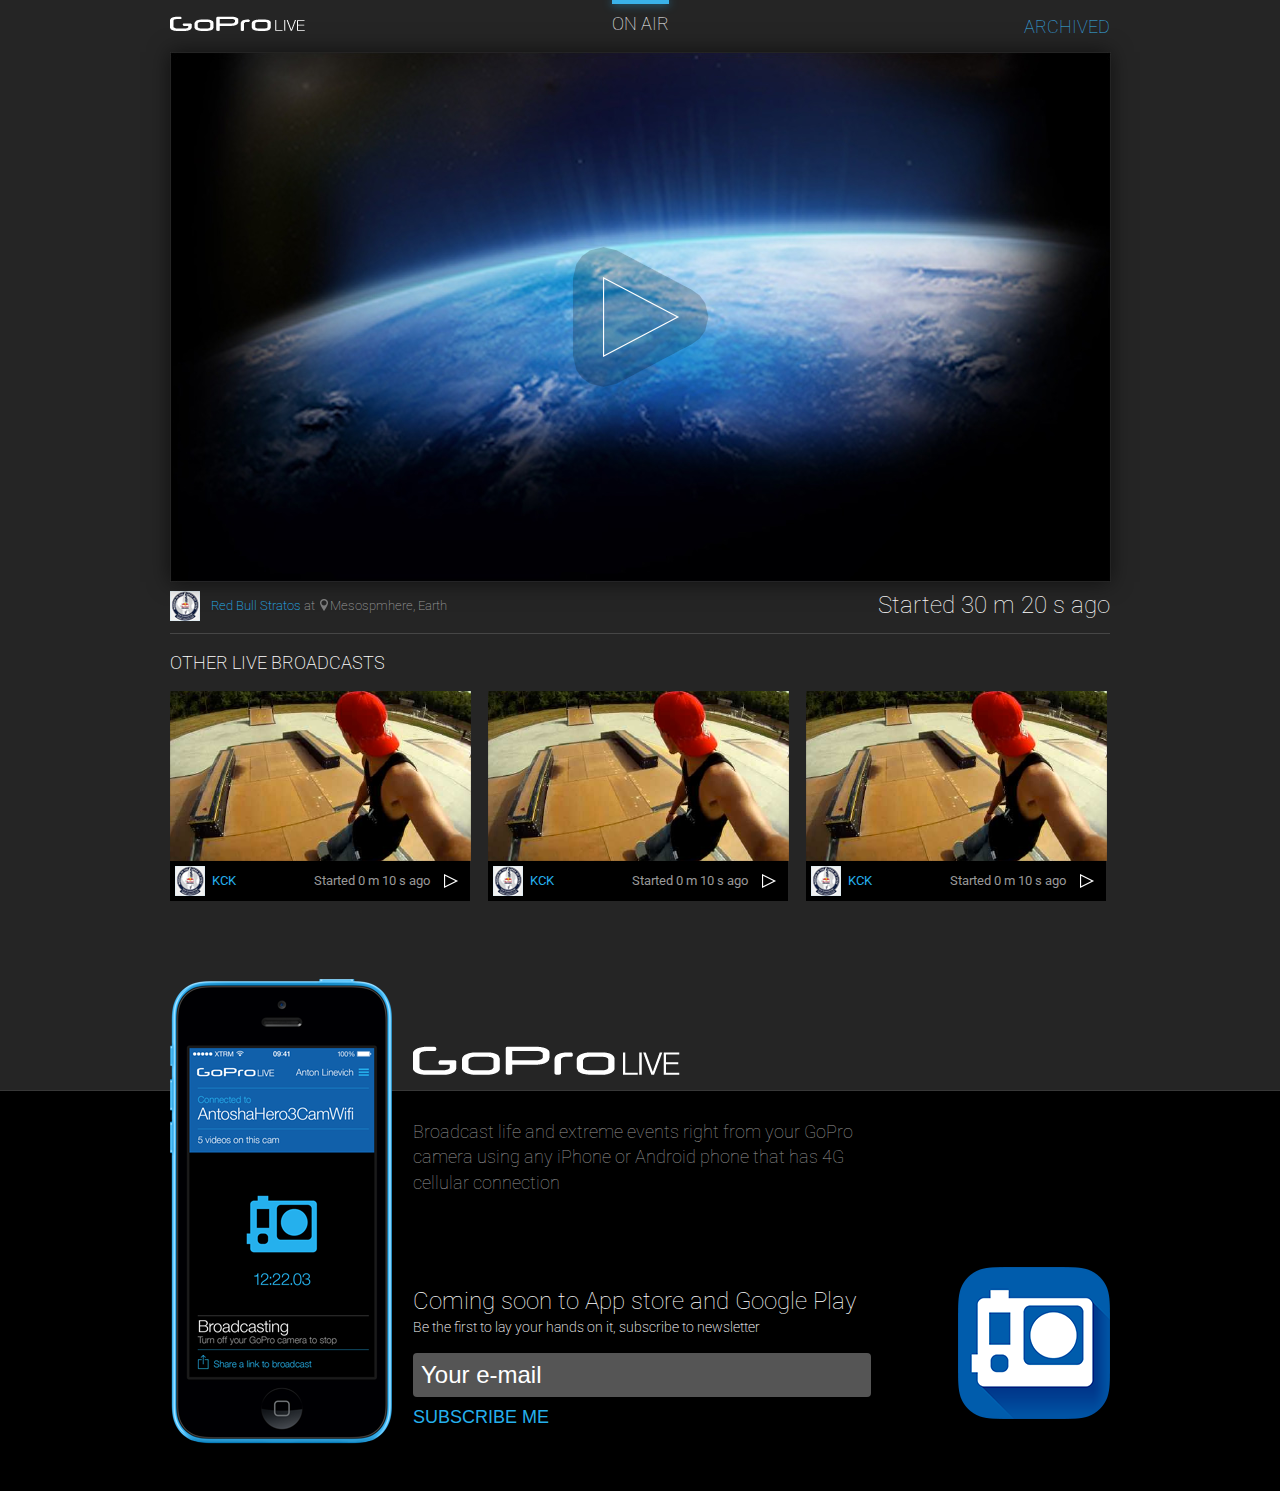
==== index.html @ 4ea6d008 "mainpage" ====
<!doctype html>
<!--[if lte IE 8]><html class="lteie8"><![endif]-->
<!--[if gt IE 8]><!--><html><!--<![endif]-->
<head>
	<meta charset="utf-8">
	<title>Template</title>
	<meta name="viewport" content="initial-scale=1"/>
	<link rel="stylesheet" media="screen" href="css/screen.css" >
	<link href='http://fonts.googleapis.com/css?family=Roboto:400,100,300&subset=latin,cyrillic-ext' rel='stylesheet' type='text/css'>
	<script src="js/app.js"></script>
</head>
<body>

<!-- BEGIN out -->
<div class="out">
	<header class="header">
		<a href="#" class="header__logo">GoProLive</a>
		<div class="header__onair">ON AIR </div>
		<a href="#" class="header__archived">ARCHIVED</a>
	</header>


	<!-- BEGIN mainvideo -->
	<section class="mainvideo">
		<div class="mainvideo__video">
			<img src="img/mainvideo.jpg" alt="">
			<div class="mainvideo__play"></div>
		</div>
		<div class="mainvideo__bottom">
			<div class="mainvideo__meta">
				<img src="img/av.png" class="mainvideo__av" alt="">
				<span><a href='#'>Red Bull Stratos</a>  at   <strong class="mainvideo__location">Mesospmhere, Earth </strong></span>
			</div>
			<div class="mainvideo__started">Started 30 m 20 s ago</div>
		</div>
	</section>
	<!-- end mainvideo -->

	<!-- BEGIN se -->
	<section class="videos">
		<h2 class="h2">Other live broadcasts</h2>
		<!-- BEGIN video -->
		<div class="video video_first">
			<img src="img/video1.png" alt="" class="video__img">
			<div class="video__meta">
				<a href="#" class="video__user">
					<img class="video__av" src="img/av.png" alt=""><span>KCK</span>
				</a>
				<div class="video__started">
					Started 0 m 10 s ago <a href="#" class="video__play"></a>
				</div>
			</div>
		</div>
		<!-- END video -->
		<!-- BEGIN video -->
		<div class="video">
			<img src="img/video1.png" alt="" class="video__img">
			<div class="video__meta">
				<a href="#" class="video__user">
					<img class="video__av" src="img/av.png" alt=""><span>KCK</span>
				</a>
				<div class="video__started">
					Started 0 m 10 s ago <a href="#" class="video__play"></a>
				</div>
			</div>
		</div>
		<!-- END video -->
		<!-- BEGIN video -->
		<div class="video">
			<img src="img/video1.png" alt="" class="video__img">
			<div class="video__meta">
				<a href="#" class="video__user">
					<img class="video__av" src="img/av.png" alt=""><span>KCK</span>
				</a>
				<div class="video__started">
					Started 0 m 10 s ago <a href="#" class="video__play"></a>
				</div>
			</div>
		</div>
		<!-- END video -->
	</section>
	<!-- END se -->
</div>
<!-- END out -->


<!-- BEGIN footer -->
<footer class="footer"><div class="footer__in">
	<h2 class="footer__head">GoProLIVE</h2>
	<div class="footer__pic"><img src="img/phone.png" alt=""></div>
	<div class="footer__content">
		<div class="footer__what">Broadcast life and extreme events right from your GoPro camera using any iPhone or Android phone that has 4G cellular connection</div>
		<div class="subscribe">
			<h3>Coming soon to App store and Google Play</h3>
			<p>Be the first to lay your hands on it, subscribe to newsletter</p>
			<input type="text" name="" class="subscribe__email" placeholder='Your e-mail' id="">
			<input type="submit" class="subscribe__submit" value="Subscribe me">
		</div>
	</div>
	<div class="footer__icon"></div>
</div></footer>
<!-- END footer -->

</body>
</html>
---- css/screen.css ----
* { margin: 0; padding: 0; }

@media only screen and (min-device-width: 320px) and (max-device-width: 480px) { * { -webkit-text-size-adjust: none; } }
button::-moz-focus-inner { padding: 0; border: 0; }

input[type="submit"]::-moz-focus-inner { padding: 0; border: 0; }

body { font-size: 13px; line-height: 1.4; font-family: "Roboto", sans-serif; }

a { color: #25b0ed; }

a img, fieldset { border: none; }

body { background: #252525; }

.out, .footer__in { width: 940px; margin: 0 auto; }

.header { height: 52px; position: relative; }
.header .header__logo { background: url('../img/icons-s6651977d69.png') 0 -597px no-repeat; width: 135px; height: 15px; position: absolute; left: 0; top: 16px; text-indent: -1983em; overflow: hidden; }
.header .header__onair { position: absolute; left: 50%; margin-left: -28px; top: 0; font-size: 18px; text-transform: uppercase; padding-top: 15px; color: white; line-height: 1; font-weight: 100; }
.header .header__onair:before { content: " "; position: absolute; top: 0; height: 4px; width: 100%; background: #3ab2e9; -webkit-box-shadow: 0 0 10px rgba(37, 176, 237, 0.75); -moz-box-shadow: 0 0 10px rgba(37, 176, 237, 0.75); box-shadow: 0 0 10px rgba(37, 176, 237, 0.75); }
.header .header__archived { position: absolute; right: 0; top: 18px; font-size: 18px; line-height: 1; font-weight: 100; text-decoration: none; color: #3ab2e9; text-transform: uppercase; }

.mainvideo { border-bottom: 1px solid #464646; margin-bottom: 16px; }
.mainvideo .mainvideo__video { position: relative; -webkit-box-shadow: 0 0 20px rgba(0, 0, 0, 0.6); -moz-box-shadow: 0 0 20px rgba(0, 0, 0, 0.6); box-shadow: 0 0 20px rgba(0, 0, 0, 0.6); }
.mainvideo .mainvideo__video img { display: block; }
.mainvideo .mainvideo__video .mainvideo__play { position: absolute; top: 50%; left: 50%; background: url('../img/icons-s6651977d69.png') 0 -408px no-repeat; width: 137px; height: 140px; cursor: pointer; margin-top: -70px; margin-left: -68.5px; -webkit-transition: all 0.2s ease-in-out; -moz-transition: all 0.2s ease-in-out; -o-transition: all 0.2s ease-in-out; transition: all 0.2s ease-in-out; }
.mainvideo .mainvideo__video .mainvideo__play:hover { left: 51%; }
.mainvideo .mainvideo__bottom { overflow: hidden; padding-top: 9px; padding-bottom: 12px; }
.mainvideo .mainvideo__meta { float: left; font-size: 13px; color: #999999; font-weight: 200; }
.mainvideo .mainvideo__meta a { text-decoration: none; }
.mainvideo .mainvideo__meta img, .mainvideo .mainvideo__meta span { vertical-align: middle; }
.mainvideo .mainvideo__meta img { margin-right: 8px; }
.mainvideo .mainvideo__meta strong { font-weight: 200; }
.mainvideo .mainvideo__started { color: white; font-size: 24px; font-weight: 100; float: right; line-height: 1; padding-top: 2px; }
.mainvideo .mainvideo__location:before { content: " "; display: inline-block; background: url('../img/icons-s6651977d69.png') 0 -622px no-repeat; width: 8px; height: 12px; margin-right: 2px; position: relative; top: 1px; margin-left: 2px; }

.h2 { font-weight: 200; font-size: 18px; color: white; text-transform: uppercase; margin-bottom: 16px; }

.videos { overflow: hidden; font-size: 0; }

.video { width: 300px; display: inline-block; margin-left: 18px; font-size: 13px; }
.video .video__img { display: block; }
.video:first-child, .video.video_first { margin-left: 0; }
.video .video__meta { background: black; padding: 5px; overflow: hidden; position: relative; }
.video .video__meta .video__user { text-decoration: none; }
.video .video__meta .video__user * { vertical-align: middle; }
.video .video__meta .video__user img { margin-right: 7px; }
.video .video__started { position: absolute; right: 0; top: 0; line-height: 40px; height: 40px; right: 12px; font-size: 13px; color: #999999; padding-right: 28px; }
.video .video__started .video__play { content: " "; background: url('../img/icons-s6651977d69.png') 0 -644px no-repeat; width: 14px; height: 14px; right: 0; position: absolute; top: 50%; margin-top: -7px; }

.footer { background: black; margin-top: 189px; border-top: 1px solid #383838; color: white; }
.footer .footer__in { padding-left: 243px; position: relative; width: 697px; min-height: 372px; padding-top: 28px; }
.footer .footer__pic { position: absolute; top: -112px; left: 0; }
.footer .footer__head { position: absolute; top: -45px; left: 243px; background: url('../img/icons-s6651977d69.png') 0 -558px no-repeat; width: 267px; height: 29px; text-indent: -1983em; overflow: hidden; }
.footer .footer__content { width: 462px; }
.footer .footer__icon { position: absolute; bottom: 72px; right: 0; background: url('../img/icons-s6651977d69.png') 0 0 no-repeat; width: 152px; height: 152px; }
.footer .footer__what { font-size: 18px; color: #999999; font-weight: 100; margin-bottom: 90px; }

.subscribe h3 { font-size: 24px; font-weight: 100; }
.subscribe p { font-size: 14px; font-weight: 200; margin-bottom: 15px; }
.subscribe .subscribe__email { background: #555555; border-radius: 4px; border: none; font-size: 24px; font-weight: 100; padding: 8px; width: 442px; }
.subscribe .subscribe__email:-moz-placeholder { color: white; }
.subscribe .subscribe__email::-webkit-input-placeholder { color: white; }
.subscribe .subscribe__email:-moz-placeholder { font-weight: 100; }
.subscribe .subscribe__email::-webkit-input-placeholder { font-weight: 100; }
.subscribe .subscribe__submit { font-size: 18px; color: #25b0ed; background: transparent; text-transform: uppercase; border: none; font-weight: 100; margin-top: 10px; }
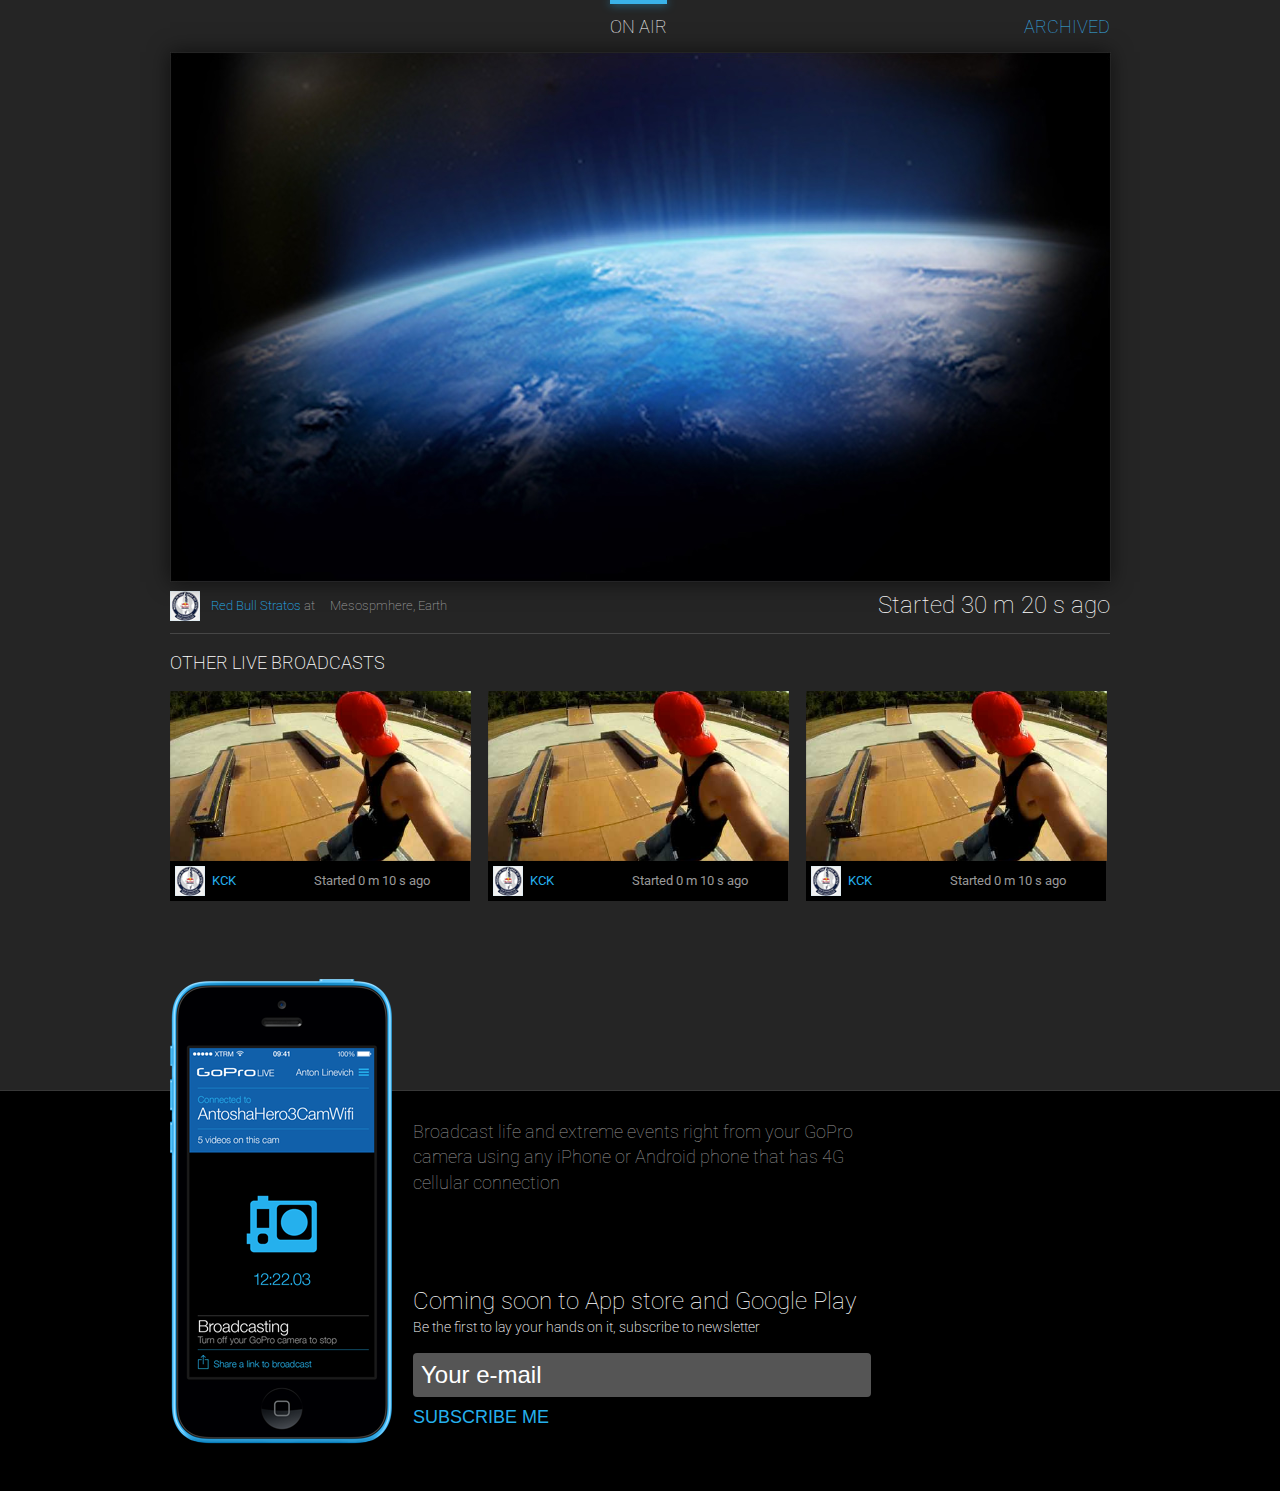
==== commit 32411608: "responsive done" ====
--- a/index.html
+++ b/index.html
@@ -13,92 +13,104 @@
 
 <!-- BEGIN out -->
 <div class="out">
-	<header class="header">
-		<a href="#" class="header__logo">GoProLive</a>
-		<div class="header__onair">ON AIR </div>
-		<a href="#" class="header__archived">ARCHIVED</a>
-	</header>
+	<div class="l-container">
+		<header class="header">
+			<a href="#" class="header__logo">GoProLive</a>
+			<ul class="nav">
+				<li class="nav__item is-active">
+					<a class="nav__link" href="#" >ON AIR</a>
+				</li>
+				<li class="nav__item">
+					<a class="nav__link" href="#">ARCHIVED</a>
+				</li>
+			</ul>
+		</header>
 
 
-	<!-- BEGIN mainvideo -->
-	<section class="mainvideo">
-		<div class="mainvideo__video">
-			<img src="img/mainvideo.jpg" alt="">
-			<div class="mainvideo__play"></div>
-		</div>
-		<div class="mainvideo__bottom">
-			<div class="mainvideo__meta">
-				<img src="img/av.png" class="mainvideo__av" alt="">
-				<span><a href='#'>Red Bull Stratos</a>  at   <strong class="mainvideo__location">Mesospmhere, Earth </strong></span>
+		<!-- BEGIN mainvideo -->
+		<section class="mainvideo">
+			<div class="mainvideo__video">
+				<img src="img/mainvideo.jpg" alt="">
+				<div class="mainvideo__play"></div>
 			</div>
-			<div class="mainvideo__started">Started 30 m 20 s ago</div>
-		</div>
-	</section>
-	<!-- end mainvideo -->
+			<div class="mainvideo__bottom">
+				<div class="mainvideo__meta">
+					<img src="img/av.png" class="mainvideo__av" alt="">
+					<span><a href='#'>Red Bull Stratos</a>  at   <strong class="mainvideo__location">Mesospmhere, Earth </strong></span>
+				</div>
+				<div class="mainvideo__started">Started 30 m 20 s ago</div>
+			</div>
+		</section>
+		<!-- end mainvideo -->
 
-	<!-- BEGIN se -->
-	<section class="videos">
-		<h2 class="h2">Other live broadcasts</h2>
-		<!-- BEGIN video -->
-		<div class="video video_first">
-			<img src="img/video1.png" alt="" class="video__img">
-			<div class="video__meta">
-				<a href="#" class="video__user">
-					<img class="video__av" src="img/av.png" alt=""><span>KCK</span>
-				</a>
-				<div class="video__started">
-					Started 0 m 10 s ago <a href="#" class="video__play"></a>
+		<!-- BEGIN se -->
+		<section class="videos">
+			<h2 class="h2">Other live broadcasts</h2>
+			<!-- BEGIN video -->
+			<a class="video video_first" href="#">
+				<img src="img/video1.png" alt="" class="video__img">
+				<div class="video__meta">
+					<div class="video__user">
+						<img class="video__av" src="img/av.png" alt=""><span>KCK</span>
+					</div>
+					<div class="video__started">
+						Started 0 m 10 s ago <i class="video__play"></i>
+					</div>
 				</div>
-			</div>
-		</div>
-		<!-- END video -->
-		<!-- BEGIN video -->
-		<div class="video">
-			<img src="img/video1.png" alt="" class="video__img">
-			<div class="video__meta">
-				<a href="#" class="video__user">
-					<img class="video__av" src="img/av.png" alt=""><span>KCK</span>
-				</a>
-				<div class="video__started">
-					Started 0 m 10 s ago <a href="#" class="video__play"></a>
+			</a>
+			<!-- END video -->
+			<!-- BEGIN video -->
+			<a class="video" href="#">
+				<img src="img/video1.png" alt="" class="video__img">
+				<div class="video__meta">
+					<div class="video__user">
+						<img class="video__av" src="img/av.png" alt=""><span>KCK</span>
+					</div>
+					<div class="video__started">
+						Started 0 m 10 s ago <i class="video__play"></i>
+					</div>
 				</div>
-			</div>
-		</div>
-		<!-- END video -->
-		<!-- BEGIN video -->
-		<div class="video">
-			<img src="img/video1.png" alt="" class="video__img">
-			<div class="video__meta">
-				<a href="#" class="video__user">
-					<img class="video__av" src="img/av.png" alt=""><span>KCK</span>
-				</a>
-				<div class="video__started">
-					Started 0 m 10 s ago <a href="#" class="video__play"></a>
+			</a>
+			<!-- END video -->
+			<!-- BEGIN video -->
+			<a class="video" href="#">
+				<img src="img/video1.png" alt="" class="video__img">
+				<div class="video__meta">
+					<div class="video__user">
+						<img class="video__av" src="img/av.png" alt=""><span>KCK</span>
+					</div>
+					<div class="video__started">
+						Started 0 m 10 s ago <i class="video__play"></i>
+					</div>
 				</div>
-			</div>
-		</div>
-		<!-- END video -->
-	</section>
-	<!-- END se -->
+			</a>
+			<!-- END video -->
+		</section>
+		<!-- END se -->
+	</div>
 </div>
 <!-- END out -->
 
 
 <!-- BEGIN footer -->
-<footer class="footer"><div class="footer__in">
-	<h2 class="footer__head">GoProLIVE</h2>
-	<div class="footer__pic"><img src="img/phone.png" alt=""></div>
-	<div class="footer__content">
-		<div class="footer__what">Broadcast life and extreme events right from your GoPro camera using any iPhone or Android phone that has 4G cellular connection</div>
-		<div class="subscribe">
-			<h3>Coming soon to App store and Google Play</h3>
-			<p>Be the first to lay your hands on it, subscribe to newsletter</p>
-			<input type="text" name="" class="subscribe__email" placeholder='Your e-mail' id="">
-			<input type="submit" class="subscribe__submit" value="Subscribe me">
+<footer class="footer">
+	<div class="l-container">
+		<div class="footer__in">
+			<h2 class="footer__head">GoProLIVE</h2>
+			<div class="footer__pic"><img src="img/phone.png" alt=""></div>
+			<div class="footer__content">
+				<div class="footer__what">Broadcast life and extreme events right from your GoPro camera using any iPhone or Android phone that has 4G cellular connection</div>
+				<div class="subscribe">
+					<h3>Coming soon to App store and Google Play</h3>
+					<p>Be the first to lay your hands on it, subscribe to newsletter</p>
+					<input type="text" name="" class="subscribe__email" placeholder='Your e-mail' id="">
+					<input type="submit" class="subscribe__submit" value="Subscribe me">
+				</div>
+			</div>
+			<div class="footer__icon"></div>
 		</div>
 	</div>
-	<div class="footer__icon"></div>
-</div></footer>
+</footer>
 <!-- END footer -->
 
 </body>
--- a/css/screen.css
+++ b/css/screen.css
@@ -1,30 +1,47 @@
-* { margin: 0; padding: 0; }
+html, body, div, span, applet, object, iframe, h1, h2, h3, h4, h5, h6, p, blockquote, pre, a, abbr, acronym, address, big, cite, code, del, dfn, em, img, ins, kbd, q, s, samp, small, strike, strong, sub, sup, tt, var, b, u, i, center, dl, dt, dd, ol, ul, li, fieldset, form, label, legend, table, caption, tbody, tfoot, thead, tr, th, td, article, aside, canvas, details, embed, figure, figcaption, footer, header, hgroup, menu, nav, output, ruby, section, summary, time, mark, audio, video { margin: 0; padding: 0; border: 0; vertical-align: baseline; }
+
+body, html { height: 100%; }
+
+img, fieldset { border: none; }
+
+input[type="submit"], button { cursor: pointer; }
+input[type="submit"]::-moz-focus-inner, button::-moz-focus-inner { padding: 0; border: 0; }
+
+textarea { overflow: auto; }
+
+input, button { margin: 0; padding: 0; border: 0; }
+
+input, textarea, select, button, h1, h2, h3, h4, h5, h6, a, span, a:focus { outline: none; }
+
+ul, ol { list-style-type: none; }
 
 @media only screen and (min-device-width: 320px) and (max-device-width: 480px) { * { -webkit-text-size-adjust: none; } }
-button::-moz-focus-inner { padding: 0; border: 0; }
+table { border-spacing: 0; border-collapse: collapse; width: 100%; table-layout: fixed; }
 
-input[type="submit"]::-moz-focus-inner { padding: 0; border: 0; }
-
-body { font-size: 13px; line-height: 1.4; font-family: "Roboto", sans-serif; }
+body { font-size: 13px; line-height: 1.4; background: #252525; font-family: "Roboto", Arial, sans-serif; }
 
 a { color: #25b0ed; }
 
-a img, fieldset { border: none; }
+.l-container { position: relative; width: 940px; margin: 0 auto; }
 
-body { background: #252525; }
-
-.out, .footer__in { width: 940px; margin: 0 auto; }
+.out, .footer__in { position: relative; }
 
 .header { height: 52px; position: relative; }
-.header .header__logo { background: url('../img/icons-s6651977d69.png') 0 -597px no-repeat; width: 135px; height: 15px; position: absolute; left: 0; top: 16px; text-indent: -1983em; overflow: hidden; }
-.header .header__onair { position: absolute; left: 50%; margin-left: -28px; top: 0; font-size: 18px; text-transform: uppercase; padding-top: 15px; color: white; line-height: 1; font-weight: 100; }
-.header .header__onair:before { content: " "; position: absolute; top: 0; height: 4px; width: 100%; background: #3ab2e9; -webkit-box-shadow: 0 0 10px rgba(37, 176, 237, 0.75); -moz-box-shadow: 0 0 10px rgba(37, 176, 237, 0.75); box-shadow: 0 0 10px rgba(37, 176, 237, 0.75); }
-.header .header__archived { position: absolute; right: 0; top: 18px; font-size: 18px; line-height: 1; font-weight: 100; text-decoration: none; color: #3ab2e9; text-transform: uppercase; }
+.header .header__logo { background: url('../img/icons-se0e5b34457.png') 0 -351px no-repeat; width: 135px; height: 15px; position: absolute; left: 0; top: 16px; text-indent: -1983em; overflow: hidden; }
+
+.nav { float: right; width: 520px; }
+
+.nav__item { position: relative; float: right; }
+.nav__item:first-child { float: left; }
+.nav__item.is-active .nav__link { color: white; }
+.nav__item.is-active .nav__link:before { content: ""; position: absolute; top: 0; height: 4px; width: 100%; background: #3ab2e9; -webkit-box-shadow: 0 0 10px rgba(37, 176, 237, 0.75); -moz-box-shadow: 0 0 10px rgba(37, 176, 237, 0.75); box-shadow: 0 0 10px rgba(37, 176, 237, 0.75); }
+
+.nav__link { display: block; padding-top: 18px; font-size: 18px; line-height: 1; font-weight: 100; text-decoration: none; color: #3ab2e9; text-transform: uppercase; }
 
 .mainvideo { border-bottom: 1px solid #464646; margin-bottom: 16px; }
 .mainvideo .mainvideo__video { position: relative; -webkit-box-shadow: 0 0 20px rgba(0, 0, 0, 0.6); -moz-box-shadow: 0 0 20px rgba(0, 0, 0, 0.6); box-shadow: 0 0 20px rgba(0, 0, 0, 0.6); }
 .mainvideo .mainvideo__video img { display: block; }
-.mainvideo .mainvideo__video .mainvideo__play { position: absolute; top: 50%; left: 50%; background: url('../img/icons-s6651977d69.png') 0 -408px no-repeat; width: 137px; height: 140px; cursor: pointer; margin-top: -70px; margin-left: -68.5px; -webkit-transition: all 0.2s ease-in-out; -moz-transition: all 0.2s ease-in-out; -o-transition: all 0.2s ease-in-out; transition: all 0.2s ease-in-out; }
+.mainvideo .mainvideo__video .mainvideo__play { position: absolute; top: 50%; left: 50%; background: url('../img/icons-se0e5b34457.png') 0 -162px no-repeat; width: 137px; height: 140px; cursor: pointer; margin-top: -70px; margin-left: -68.5px; -webkit-transition: all 0.2s ease-in-out; -moz-transition: all 0.2s ease-in-out; -o-transition: all 0.2s ease-in-out; transition: all 0.2s ease-in-out; }
 .mainvideo .mainvideo__video .mainvideo__play:hover { left: 51%; }
 .mainvideo .mainvideo__bottom { overflow: hidden; padding-top: 9px; padding-bottom: 12px; }
 .mainvideo .mainvideo__meta { float: left; font-size: 13px; color: #999999; font-weight: 200; }
@@ -33,28 +50,28 @@
 .mainvideo .mainvideo__meta img { margin-right: 8px; }
 .mainvideo .mainvideo__meta strong { font-weight: 200; }
 .mainvideo .mainvideo__started { color: white; font-size: 24px; font-weight: 100; float: right; line-height: 1; padding-top: 2px; }
-.mainvideo .mainvideo__location:before { content: " "; display: inline-block; background: url('../img/icons-s6651977d69.png') 0 -622px no-repeat; width: 8px; height: 12px; margin-right: 2px; position: relative; top: 1px; margin-left: 2px; }
+.mainvideo .mainvideo__location:before { content: " "; display: inline-block; background: url('../img/icons-se0e5b34457.png') 0 -400px no-repeat; width: 8px; height: 12px; margin-right: 2px; position: relative; top: 1px; margin-left: 2px; }
 
 .h2 { font-weight: 200; font-size: 18px; color: white; text-transform: uppercase; margin-bottom: 16px; }
+.h2 span { color: #25b0ed; }
 
 .videos { overflow: hidden; font-size: 0; }
 
-.video { width: 300px; display: inline-block; margin-left: 18px; font-size: 13px; }
+.video { width: 300px; display: inline-block; margin: 0 0 18px 18px; font-size: 13px; text-decoration: none; }
 .video .video__img { display: block; }
 .video:first-child, .video.video_first { margin-left: 0; }
 .video .video__meta { background: black; padding: 5px; overflow: hidden; position: relative; }
-.video .video__meta .video__user { text-decoration: none; }
 .video .video__meta .video__user * { vertical-align: middle; }
 .video .video__meta .video__user img { margin-right: 7px; }
 .video .video__started { position: absolute; right: 0; top: 0; line-height: 40px; height: 40px; right: 12px; font-size: 13px; color: #999999; padding-right: 28px; }
-.video .video__started .video__play { content: " "; background: url('../img/icons-s6651977d69.png') 0 -644px no-repeat; width: 14px; height: 14px; right: 0; position: absolute; top: 50%; margin-top: -7px; }
+.video .video__started .video__play { content: " "; background: url('../img/icons-se0e5b34457.png') 0 -422px no-repeat; width: 14px; height: 14px; right: 0; position: absolute; top: 50%; margin-top: -7px; }
 
-.footer { background: black; margin-top: 189px; border-top: 1px solid #383838; color: white; }
+.footer { background: black; margin-top: 171px; border-top: 1px solid #383838; color: white; }
 .footer .footer__in { padding-left: 243px; position: relative; width: 697px; min-height: 372px; padding-top: 28px; }
 .footer .footer__pic { position: absolute; top: -112px; left: 0; }
-.footer .footer__head { position: absolute; top: -45px; left: 243px; background: url('../img/icons-s6651977d69.png') 0 -558px no-repeat; width: 267px; height: 29px; text-indent: -1983em; overflow: hidden; }
+.footer .footer__head { position: absolute; top: -45px; left: 243px; background: url('../img/icons-se0e5b34457.png') 0 -312px no-repeat; width: 267px; height: 29px; text-indent: -1983em; overflow: hidden; }
 .footer .footer__content { width: 462px; }
-.footer .footer__icon { position: absolute; bottom: 72px; right: 0; background: url('../img/icons-s6651977d69.png') 0 0 no-repeat; width: 152px; height: 152px; }
+.footer .footer__icon { position: absolute; bottom: 72px; right: 0; background: url('../img/icons-se0e5b34457.png') 0 0 no-repeat; width: 152px; height: 152px; }
 .footer .footer__what { font-size: 18px; color: #999999; font-weight: 100; margin-bottom: 90px; }
 
 .subscribe h3 { font-size: 24px; font-weight: 100; }
@@ -65,3 +82,62 @@
 .subscribe .subscribe__email:-moz-placeholder { font-weight: 100; }
 .subscribe .subscribe__email::-webkit-input-placeholder { font-weight: 100; }
 .subscribe .subscribe__submit { font-size: 18px; color: #25b0ed; background: transparent; text-transform: uppercase; border: none; font-weight: 100; margin-top: 10px; }
+
+.title { *zoom: 1; }
+.title:before, .title:after { content: " "; display: table; }
+.title:after { clear: both; }
+.title .h2 { float: left; }
+.title .title__right { float: right; }
+
+.search-input { width: 380px; }
+
+.input { display: block; padding: 0 6px; width: 100%; height: 24px; background: #555555; -webkit-box-sizing: border-box; -moz-box-sizing: border-box; box-sizing: border-box; border-radius: 2px; font-size: 13px; font-family: "Roboto", Arial, sans-serif; color: #252525; }
+.input:-moz-placeholder { color: #252525; }
+.input::-webkit-input-placeholder { color: #252525; }
+
+.overlay { position: absolute; top: 0; bottom: -115px; right: 0; left: 0; z-index: 1000; background: rgba(0, 0, 0, 0.8); }
+
+.popup { position: absolute; left: 50%; top: 115px; margin-left: -470px; width: 940px; z-index: 2000; }
+
+.popup__close { position: absolute; top: 1px; right: -38px; background: url('../img/icons-se0e5b34457.png') 0 -376px no-repeat; width: 15px; height: 14px; }
+.popup__close:active { margin-top: 1px; }
+
+@media only screen and (max-width: 960px) { .l-container { width: auto; padding: 0 10px; } }
+
+.nav { width: 50%; }
+@media only screen and (max-width: 400px) { .nav li a { font-size: 12px; } }
+.nav li:first-child { position: relative; left: -30px; }
+@media only screen and (max-width: 400px) { .nav li:first-child { float: left; left: 0; } }
+
+@media only screen and (max-width: 960px) { .mainvideo .mainvideo__video img { width: 100%; display: block; } }
+@media only screen and (max-width: 640px) { .mainvideo .mainvideo__started { font-size: 14px; float: none; padding-top: 4px; clear: both; } }
+
+@media only screen and (max-width: 960px) { .videos .video { width: 32%; margin-left: 1%; } }
+@media only screen and (max-width: 640px) { .videos .video { width: auto; display: block; } }
+.videos .video:first-child { margin-left: 0; }
+@media only screen and (max-width: 960px) { .videos .video__img { width: 100%; display: block; } }
+@media only screen and (max-width: 740px) { .videos .video__user span { display: none; } }
+@media only screen and (max-width: 640px) { .videos .video__user span { display: inline; } }
+
+@media only screen and (max-width: 640px) { .footer { margin-top: 60px; padding-bottom: 20px; } }
+@media only screen and (max-width: 960px) { .footer .footer__icon { display: none; } }
+@media only screen and (max-width: 960px) { .footer .footer__in { width: auto; min-height: auto; } }
+@media only screen and (max-width: 740px) { .footer .footer__in { padding-left: 0; } }
+@media only screen and (max-width: 740px) { .footer .footer__pic { width: 30%; } }
+@media only screen and (max-width: 640px) { .footer .footer__pic { top: -20px; } }
+@media only screen and (max-width: 400px) { .footer .footer__pic { display: block; width: 30%; position: static; float: left; padding-right: 10px; } }
+@media only screen and (max-width: 740px) { .footer .footer__pic img { display: block; width: 100%; } }
+@media only screen and (max-width: 740px) { .footer .footer__content { margin-left: 32%; width: auto; } }
+@media only screen and (max-width: 400px) { .footer .footer__content { margin-left: 0; } }
+@media only screen and (max-width: 740px) { .footer .footer__what { margin-bottom: 5px; } }
+@media only screen and (max-width: 740px) { .footer .footer__head { left: 32%; } }
+@media only screen and (max-width: 400px) { .footer .footer__head { left: 0; } }
+
+@media only screen and (max-width: 640px) { .subscribe { clear: both; padding-top: 10px; } }
+@media only screen and (max-width: 740px) { .subscribe .subscribe__email { display: block; -webkit-box-sizing: border-box; -moz-box-sizing: border-box; box-sizing: border-box; width: 100%; } }
+
+@media only screen and (max-width: 640px) { .search-input { width: 200px; } }
+@media only screen and (max-width: 400px) { .search-input { width: 100px; } }
+
+.popup { position: absolute; left: 50%; top: 115px; margin-left: -470px; width: 940px; z-index: 2000; }
+@media only screen and (max-width: 960px) { .popup { width: auto; margin-left: 0; left: 10px; right: 50px; } }
